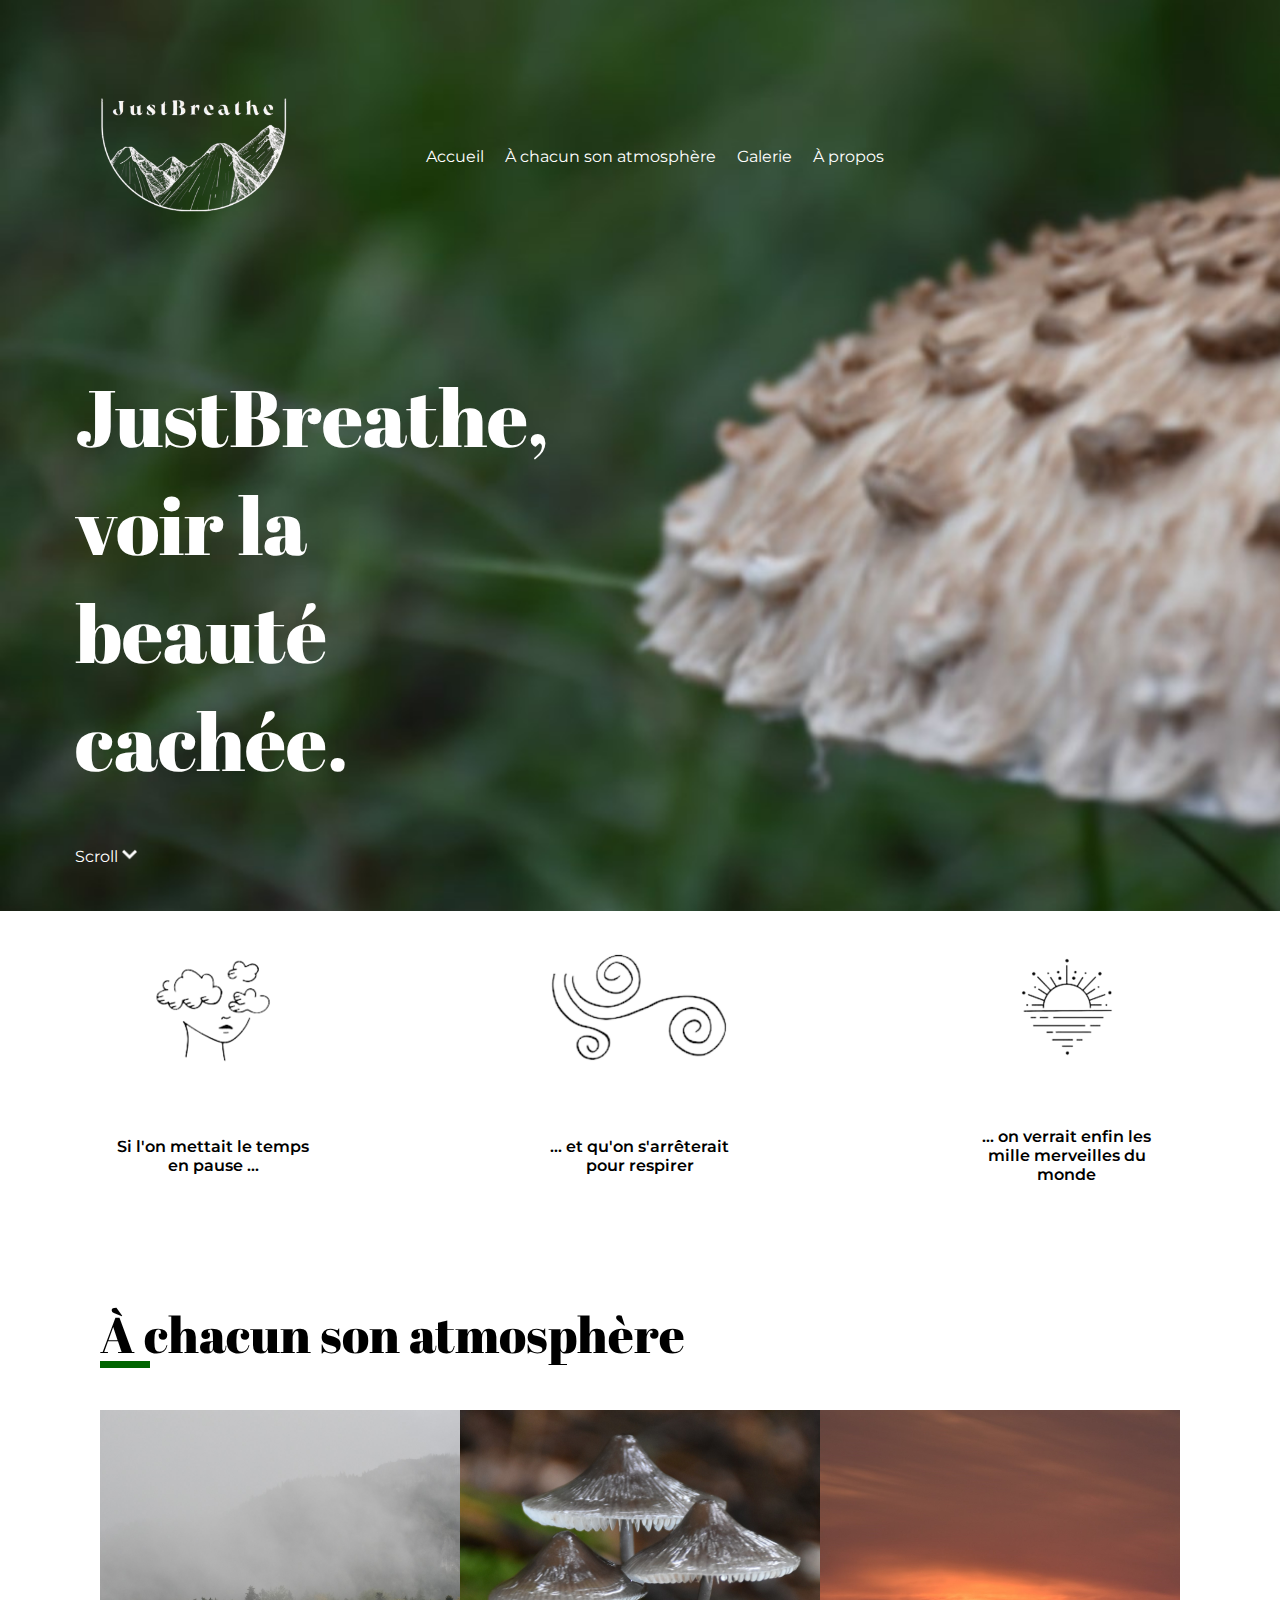
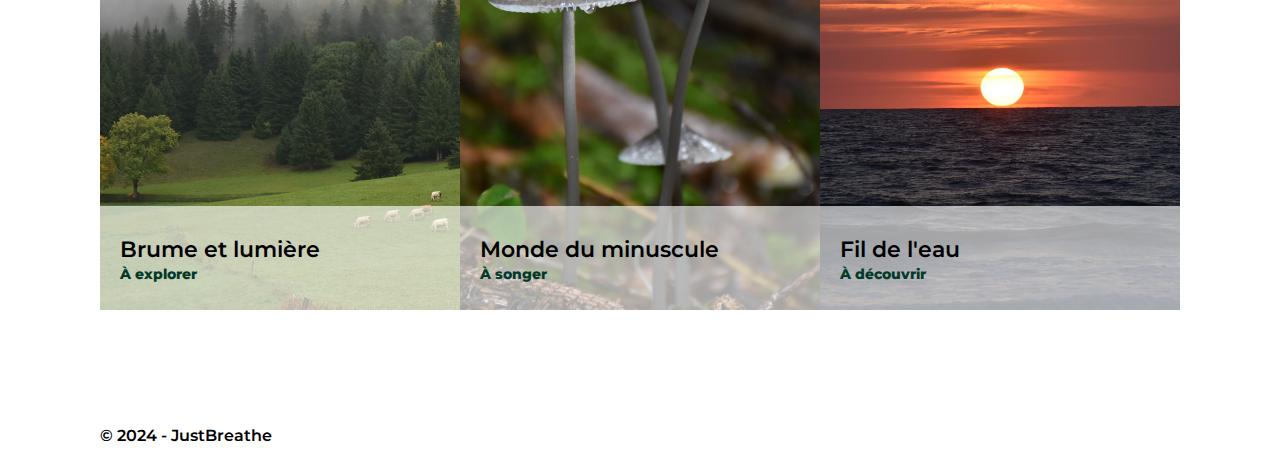
==== index.html @ 70e43e7a "Add files via upload" ====
<!DOCTYPE html>
<html lang="fr">
<head>
    <meta charset="UTF-8">
    <meta name="viewport" content="width=device-width, initial-scale=1.0">
    <title>JustBreathe - Se déconnecter le temps d'un instant</title>
    <link rel="shortcut icon" href="../Assets/Images/Logo.png">
    <link rel="stylesheet" href="./Pages/home-page.css">
</head>

<body>
    <section class="top-page">
        <header class="header1">
            <img src="../Assets/Images/Logo.png" alt="Logo du site">
            <nav class="nav">
                <li><a href="index.html">Accueil</a></li>
                <li><a href="./Pages/atmosphere.html">À chacun son atmosphère</a></li>
                <li><a href="./Pages/gallery.html">Galerie</a></li>
                <li><a href="./Pages/about.html">À propos</a></li>
            </nav>
        </header>
        <div class="landing-page">
            <h1 class="big-title1">JustBreathe, voir la beauté cachée.</h1>
            <a class="scroll-down" href="#services1">Scroll <img src="../Assets/Images/arrow-204-xxl.png" alt="flêche vers le bas"></a>
        </div>
    </section>
   

    <section class="services" id="services1">
        <div class="service-item">
            <img src="./../Assets/Images/icon1.png" alt="icon de femme avec nuage devant les yeux">
            <img src="./../Assets/Images/icon2.png" alt="icon de souffle">
            <img src="./../Assets/Images/icon3.png" alt="icon de lever de soleil sur l'océan">
        </div>
        <div class="service-item">
            <p class="service-details">Si l'on mettait le temps en pause ...</p>
            <p class="service-details">... et qu'on s'arrêterait pour respirer</p>
            <p class="service-details">... on verrait enfin les mille merveilles du monde</p>
        </div>
    </section>

    <section class="items">
        <h2 class="section-title">
            À chacun son atmosphère
        </h2>
        <div class="atmosphere">
            <a class="image-box box1">
                <div class="box-details">
                    <p class="biome">Brume et lumière </p>
                    <p class="details">À explorer</p>
                </div>
            </a>
            <a class="image-box box2">
                <div class="box-details">
                    <p class="biome">Monde du minuscule</p>
                    <p class="details">À songer</p>
                </div>
            </a>
            <a class="image-box box3">
                <div class="box-details">
                    <p class="biome">Fil de l'eau</p>
                    <p class="details">À découvrir</p>
                </div>
            </a>
        </div>
    </section>

    <footer>
        <p class="copyright">&copy; 2024 - JustBreathe</p>
        <!-- <a href="" class="cgu">Conditions générales d'utilisation</a> -->
    </footer>

</body>
</html>
---- Pages/home-page.css ----
@font-face {
    font-family: 'font_general';
    src: url('../Assets/Font/Font_general.ttf');
}

@font-face {
    font-family: 'font_titre';
    src: url('../Assets/Font/Font_title.ttf');
}


* {
    font-family: "font_general";
}


body{
    margin: 0 auto;
}

/* tête de page */

header.header1 {
    display: flex;
    align-items: center;
}

header.header1 img{
    width: 350px;
}


section.top-page{
    background: url("../Assets/Images/Background1.JPG");
    background-size: cover;
    min-height: 80vh;
    padding: 25px;
}

/* page de bienvenue (landing page) */

.landing-page {
    padding: 20px 50px;
    position: relative;
}

.landing-page img {
    width: 15px;
}

.big-title1 {
    color: white;
    font-size: 80px;
    font-family: 'font_titre', cursive;
    font-weight: 100;
    width: 40%;
}

.scroll-down {
    color: white;
    text-decoration: none;
    bottom: 0;
    margin-top: 50px;
}

/* menu de navigation du haut */

nav.nav {
    display: flex;
    justify-content: space-evenly;
    list-style: none;
    width: 500px;
    margin-left: 30px;
}

nav.nav li {
    color: white;
}

nav.nav a:link,
nav.nav a:visited {
    color: white;
    text-decoration: none;
}

/* 3 "étapes" */

.services {
    display: flex;
    flex-direction: column;
    justify-content: center;
    align-items: center;
    margin: 0 auto;
    width: 100%;
}

.service-item {
    display: flex;
    align-items: center;
    width: 100%;
    justify-content: space-around;
    color: black;
}

.service-item img {
    width: 200px;
}

.service-details {
    font-weight: 600;
    width: 200px;
    text-align: center;
}


/* Les 3 grands milieux */

.section-title {
    font-size: 50px;
    font-family: "font_titre", cursive;
    font-weight: 100;
    position: relative;
    color: black;
}

.section-title::before {
    content: "";
    position: absolute;
    background-color: #006400;
    width: 50px;
    height: 7px;
    bottom: 0;
}

.items {
    margin: 100px;
}

.atmosphere {
    min-height: 500px;
    display: flex;
    flex-wrap: wrap;
}

.image-box {
    position:relative ;
    background-size: cover;
    background-position: center;
    min-width: 350px;
    height: 500px;
    flex: 1;
}

.box1 {
    background-image: url(../Assets/Images/box1.JPG);
}

.box2 {
    background-image: url(../Assets/Images/box2.JPG);
}

.box3 {
    background-image: url(../Assets/Images/box3.JPG);
}

.box-details {
    position: absolute;
    width: 100%;
    bottom: 0;
    background-color: #ffffffa1;
    padding: 20px 20px;
}

.biome {
    font-size: 22px;
    font-weight: 600;
    line-height: 3px;
}

.details {
    color: #043A29   	;
    line-height: 3px;
    font-size: 14px;
    font-weight: 800;

}

/* Pied de page */

footer {
    display: flex;
    justify-content: space-between;
    align-items: center;
    margin: 2px 100px;
    font-weight: 600;
}

footer a.cgu {
    text-decoration: none;
    color: black;
}
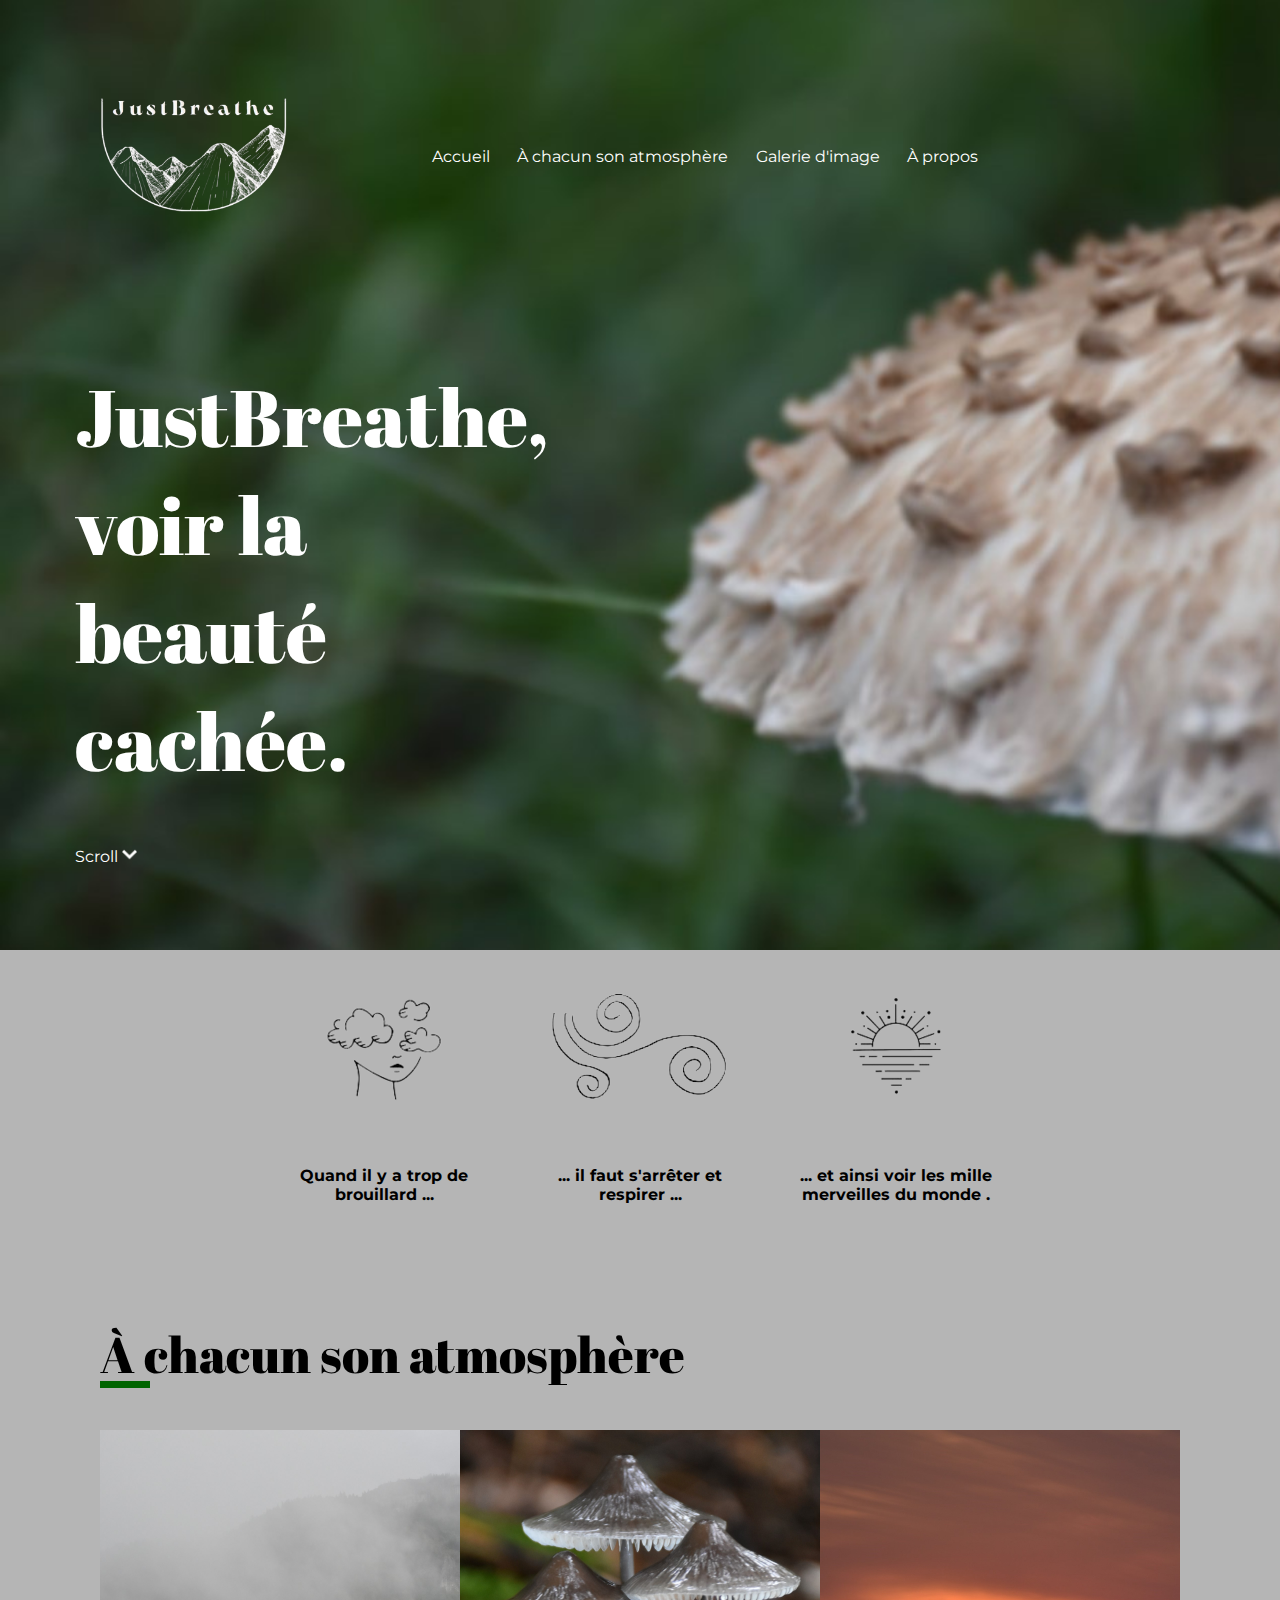
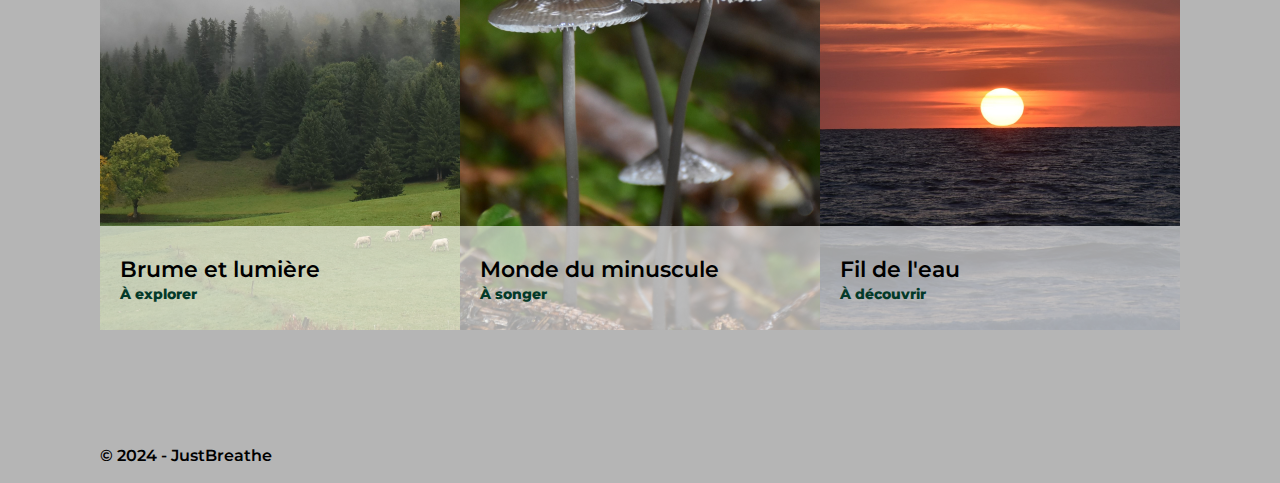
==== commit 67b4acaf: "Add files via upload" ====
--- a/index.html
+++ b/index.html
@@ -15,7 +15,7 @@
             <nav class="nav">
                 <li><a href="index.html">Accueil</a></li>
                 <li><a href="./Pages/atmosphere.html">À chacun son atmosphère</a></li>
-                <li><a href="./Pages/gallery.html">Galerie</a></li>
+                <li><a href="./Pages/gallery.html">Galerie d'image</a></li>
                 <li><a href="./Pages/about.html">À propos</a></li>
             </nav>
         </header>
@@ -33,18 +33,18 @@
             <img src="./../Assets/Images/icon3.png" alt="icon de lever de soleil sur l'océan">
         </div>
         <div class="service-item">
-            <p class="service-details">Si l'on mettait le temps en pause ...</p>
-            <p class="service-details">... et qu'on s'arrêterait pour respirer</p>
-            <p class="service-details">... on verrait enfin les mille merveilles du monde</p>
+            <p class="service-details">Quand il y a trop de brouillard ...</p>
+            <p class="service-details">... il faut s'arrêter et respirer ...</p>
+            <p class="service-details">... et ainsi voir les mille merveilles du monde .</p>
         </div>
     </section>
 
-    <section class="items">
+    <section class="types">
         <h2 class="section-title">
             À chacun son atmosphère
         </h2>
         <div class="atmosphere">
-            <a class="image-box box1">
+            <a href="./Pages/atmosphere.html#brume-et-lumiere" class="image-box box1">
                 <div class="box-details">
                     <p class="biome">Brume et lumière </p>
                     <p class="details">À explorer</p>
--- a/Pages/home-page.css
+++ b/Pages/home-page.css
@@ -17,6 +17,7 @@
 
 body{
     margin: 0 auto;
+    background-color: rgba(128, 128, 128, 0.582);
 }
 
 /* tête de page */
@@ -29,12 +30,11 @@
 header.header1 img{
     width: 350px;
 }
-
 
 section.top-page{
     background: url("../Assets/Images/Background1.JPG");
     background-size: cover;
-    min-height: 80vh;
+    min-height: 100vh;
     padding: 25px;
 }
 
@@ -70,12 +70,18 @@
     display: flex;
     justify-content: space-evenly;
     list-style: none;
-    width: 500px;
+    width: 600px;
     margin-left: 30px;
+    font-size: 16px;
 }
 
 nav.nav li {
     color: white;
+    transition: transform 0.3s ease-in-out;
+}
+
+nav.nav li:hover {
+    transform: scale(1.1); /* Change le niveau de zoom au survol selon tes préférences */
 }
 
 nav.nav a:link,
@@ -98,7 +104,7 @@
 .service-item {
     display: flex;
     align-items: center;
-    width: 100%;
+    width: 60%;
     justify-content: space-around;
     color: black;
 }
@@ -108,7 +114,7 @@
 }
 
 .service-details {
-    font-weight: 600;
+    font-weight: 700;
     width: 200px;
     text-align: center;
 }
@@ -133,7 +139,7 @@
     bottom: 0;
 }
 
-.items {
+.types {
     margin: 100px;
 }
 
@@ -144,12 +150,28 @@
 }
 
 .image-box {
-    position:relative ;
+    position: relative;
     background-size: cover;
     background-position: center;
     min-width: 350px;
     height: 500px;
     flex: 1;
+    transition: transform 0.3s ease-in-out;
+    z-index: 1; /* Ajoute cette ligne pour gérer la superposition */
+}
+
+.image-box:hover {
+    transform: scale(1.05);
+    z-index: 2; /* Ajuste le z-index au survol pour permettre à l'image de passer par-dessus les autres */
+}
+
+.image-box a, .image-box a:visited, .image-box a:hover, .image-box a:active {
+    color: inherit; 
+    text-decoration: none; 
+}
+
+.biome, .details {
+    color: #000; /* Mettez ici la couleur désirée. */
 }
 
 .box1 {
@@ -169,13 +191,14 @@
     width: 100%;
     bottom: 0;
     background-color: #ffffffa1;
-    padding: 20px 20px;
+    padding: 20px 0px;
 }
 
 .biome {
     font-size: 22px;
     font-weight: 600;
     line-height: 3px;
+    margin-left: 20px;
 }
 
 .details {
@@ -183,6 +206,7 @@
     line-height: 3px;
     font-size: 14px;
     font-weight: 800;
+    margin-left: 20px;
 
 }
 
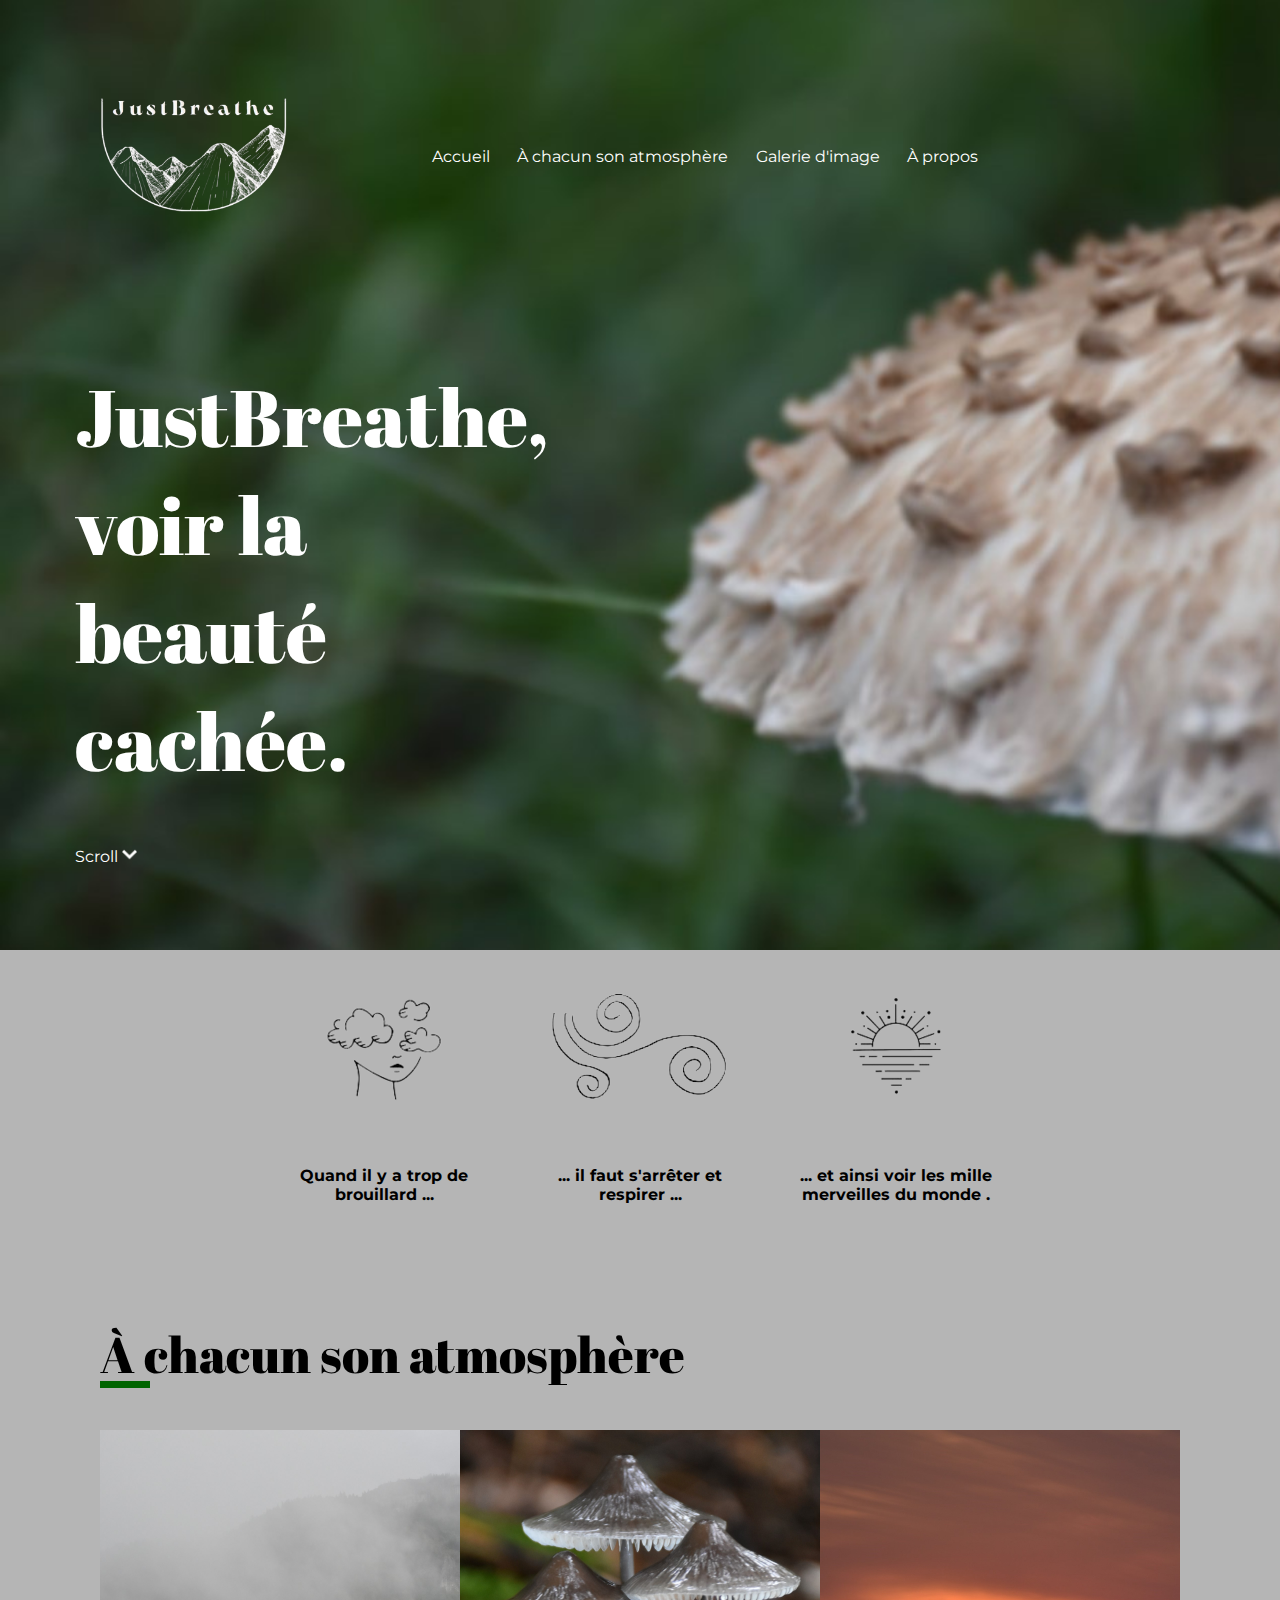
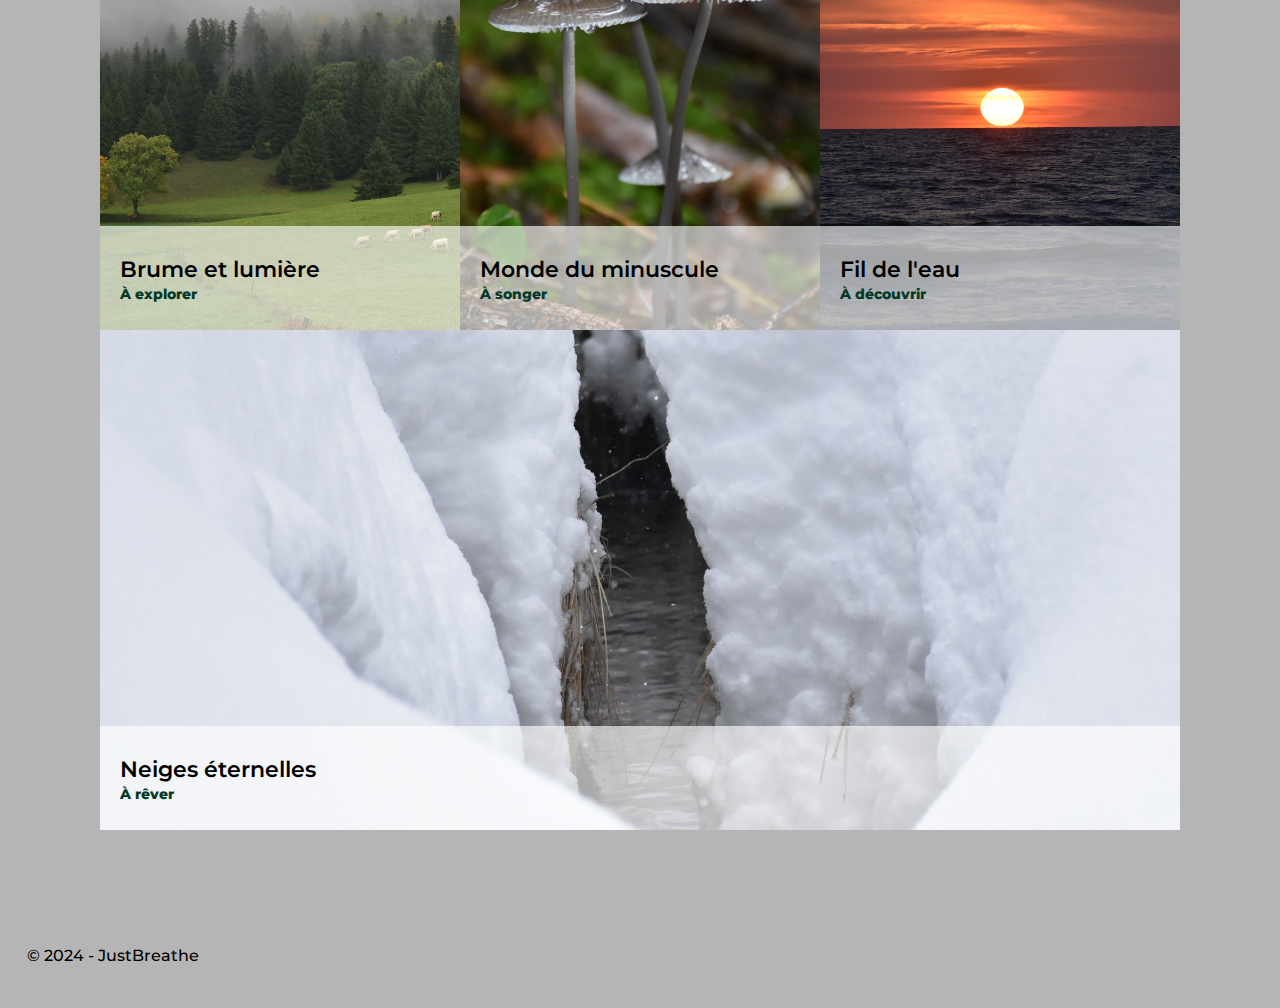
==== commit 0a9112fa: "Changement Page Atmosphères" ====
--- a/index.html
+++ b/index.html
@@ -14,7 +14,7 @@
             <img src="../Assets/Images/Logo.png" alt="Logo du site">
             <nav class="nav">
                 <li><a href="index.html">Accueil</a></li>
-                <li><a href="./Pages/atmosphere.html">À chacun son atmosphère</a></li>
+                <li><a href="./Pages/atmospheres.html">À chacun son atmosphère</a></li>
                 <li><a href="./Pages/gallery.html">Galerie d'image</a></li>
                 <li><a href="./Pages/about.html">À propos</a></li>
             </nav>
@@ -44,22 +44,28 @@
             À chacun son atmosphère
         </h2>
         <div class="atmosphere">
-            <a href="./Pages/atmosphere.html#brume-et-lumiere" class="image-box box1">
+            <a href="./Pages/atmospheres.html#brume_et_lumiere" class="image-box box1">
                 <div class="box-details">
                     <p class="biome">Brume et lumière </p>
                     <p class="details">À explorer</p>
                 </div>
             </a>
-            <a class="image-box box2">
+            <a href="./Pages/atmospheres.html#monde_du_minuscule" class="image-box box2">
                 <div class="box-details">
                     <p class="biome">Monde du minuscule</p>
                     <p class="details">À songer</p>
                 </div>
             </a>
-            <a class="image-box box3">
+            <a href="./Pages/atmospheres.html#fil_de_l_eau" class="image-box box3">
                 <div class="box-details">
                     <p class="biome">Fil de l'eau</p>
                     <p class="details">À découvrir</p>
+                </div>
+            </a>
+            <a href="./Pages/atmospheres.html#neiges_eternelles" class="image-box box4">
+                <div class="box-details">
+                    <p class="biome">Neiges éternelles</p>
+                    <p class="details">À rêver</p>
                 </div>
             </a>
         </div>
@@ -67,7 +73,6 @@
 
     <footer>
         <p class="copyright">&copy; 2024 - JustBreathe</p>
-        <!-- <a href="" class="cgu">Conditions générales d'utilisation</a> -->
     </footer>
 
 </body>
--- a/Pages/home-page.css
+++ b/Pages/home-page.css
@@ -81,7 +81,7 @@
 }
 
 nav.nav li:hover {
-    transform: scale(1.1); /* Change le niveau de zoom au survol selon tes préférences */
+    transform: scale(1.1); 
 }
 
 nav.nav a:link,
@@ -157,12 +157,12 @@
     height: 500px;
     flex: 1;
     transition: transform 0.3s ease-in-out;
-    z-index: 1; /* Ajoute cette ligne pour gérer la superposition */
+    z-index: 1;
 }
 
 .image-box:hover {
     transform: scale(1.05);
-    z-index: 2; /* Ajuste le z-index au survol pour permettre à l'image de passer par-dessus les autres */
+    z-index: 2; 
 }
 
 .image-box a, .image-box a:visited, .image-box a:hover, .image-box a:active {
@@ -171,19 +171,23 @@
 }
 
 .biome, .details {
-    color: #000; /* Mettez ici la couleur désirée. */
+    color: #000;
 }
 
 .box1 {
-    background-image: url(../Assets/Images/box1.JPG);
+    background-image: url(../Assets/Images/brume_et_lumière/box1.JPG);
 }
 
 .box2 {
-    background-image: url(../Assets/Images/box2.JPG);
+    background-image: url(../Assets/Images/monde_du_minuscule/box2.JPG);
 }
 
 .box3 {
-    background-image: url(../Assets/Images/box3.JPG);
+    background-image: url(../Assets/Images/fil_de_l_eau/box3.JPG);
+}
+
+.box4 {
+    background-image: url(../Assets/Images/neiges_éternelles/box4.JPG);
 }
 
 .box-details {
@@ -216,11 +220,6 @@
     display: flex;
     justify-content: space-between;
     align-items: center;
-    margin: 2px 100px;
-    font-weight: 600;
-}
-
-footer a.cgu {
-    text-decoration: none;
-    color: black;
-}+    margin: 3vh;
+    font-weight: 500;
+}
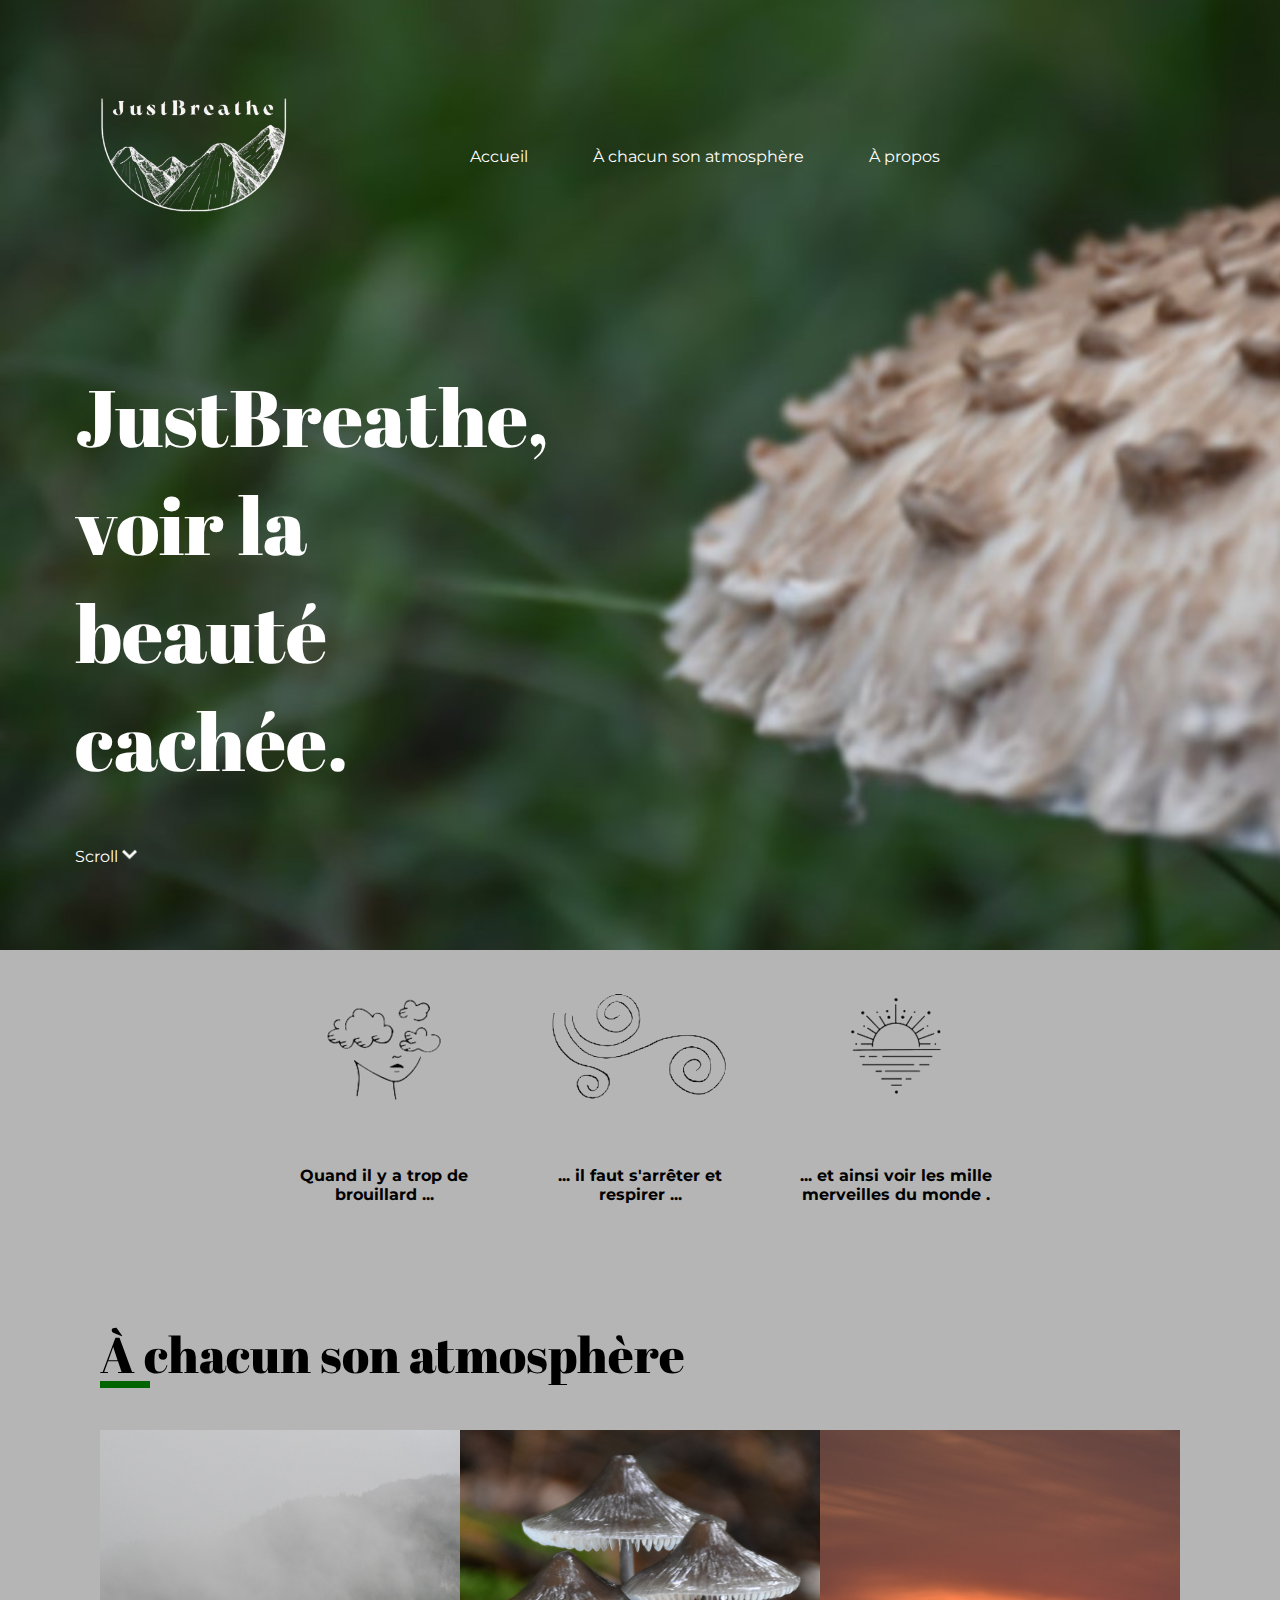
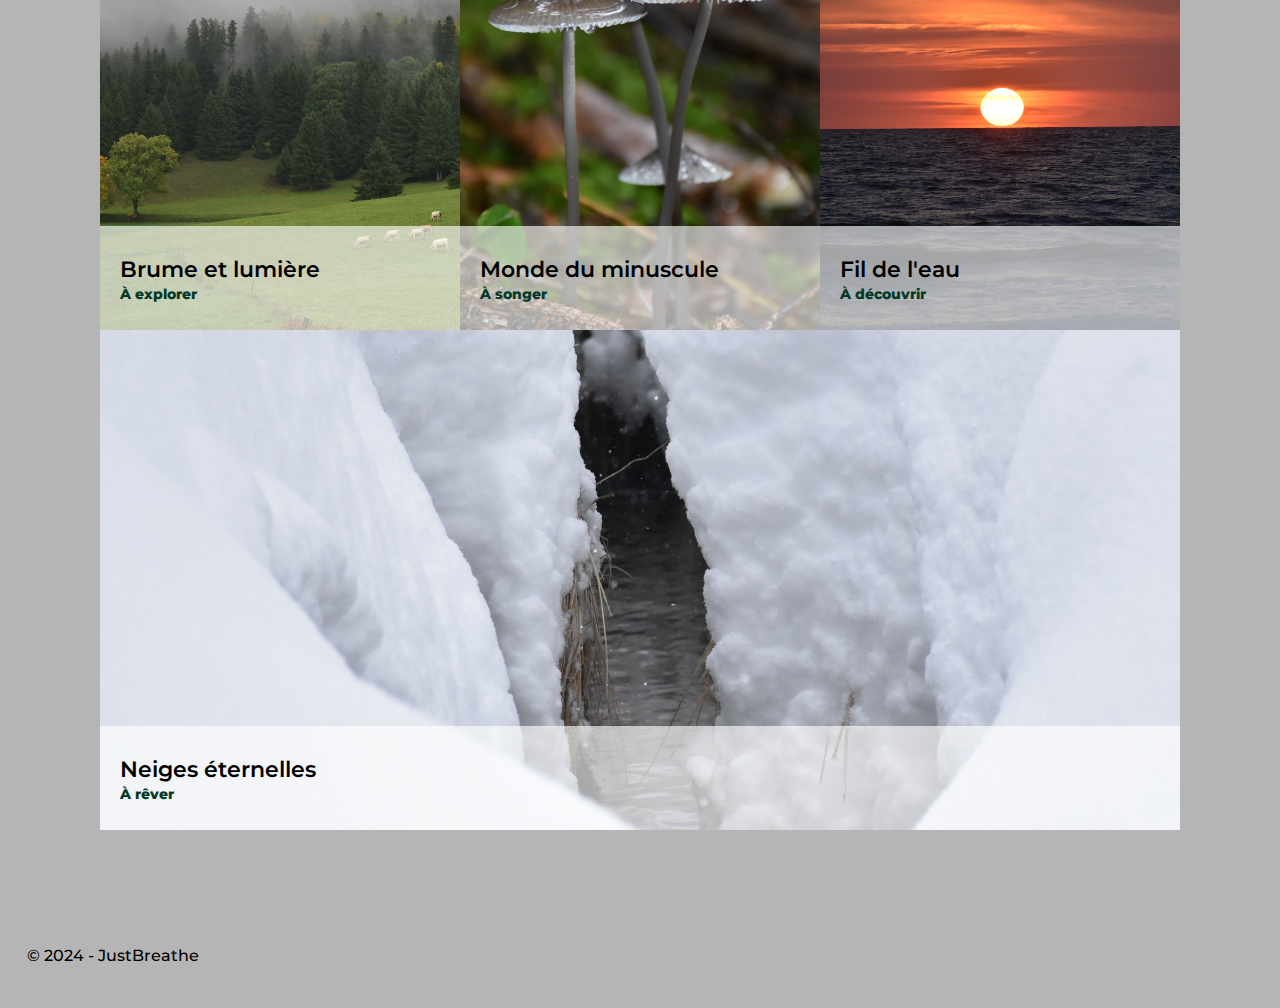
==== commit 24bca4b2: ""Gallery" retiré et bouton scroll opérationnel" ====
--- a/index.html
+++ b/index.html
@@ -15,7 +15,6 @@
             <nav class="nav">
                 <li><a href="index.html">Accueil</a></li>
                 <li><a href="./Pages/atmospheres.html">À chacun son atmosphère</a></li>
-                <li><a href="./Pages/gallery.html">Galerie d'image</a></li>
                 <li><a href="./Pages/about.html">À propos</a></li>
             </nav>
         </header>
--- a/Pages/home-page.css
+++ b/Pages/home-page.css
@@ -14,6 +14,9 @@
     font-family: "font_general";
 }
 
+html {
+    scroll-behavior: smooth;
+}
 
 body{
     margin: 0 auto;
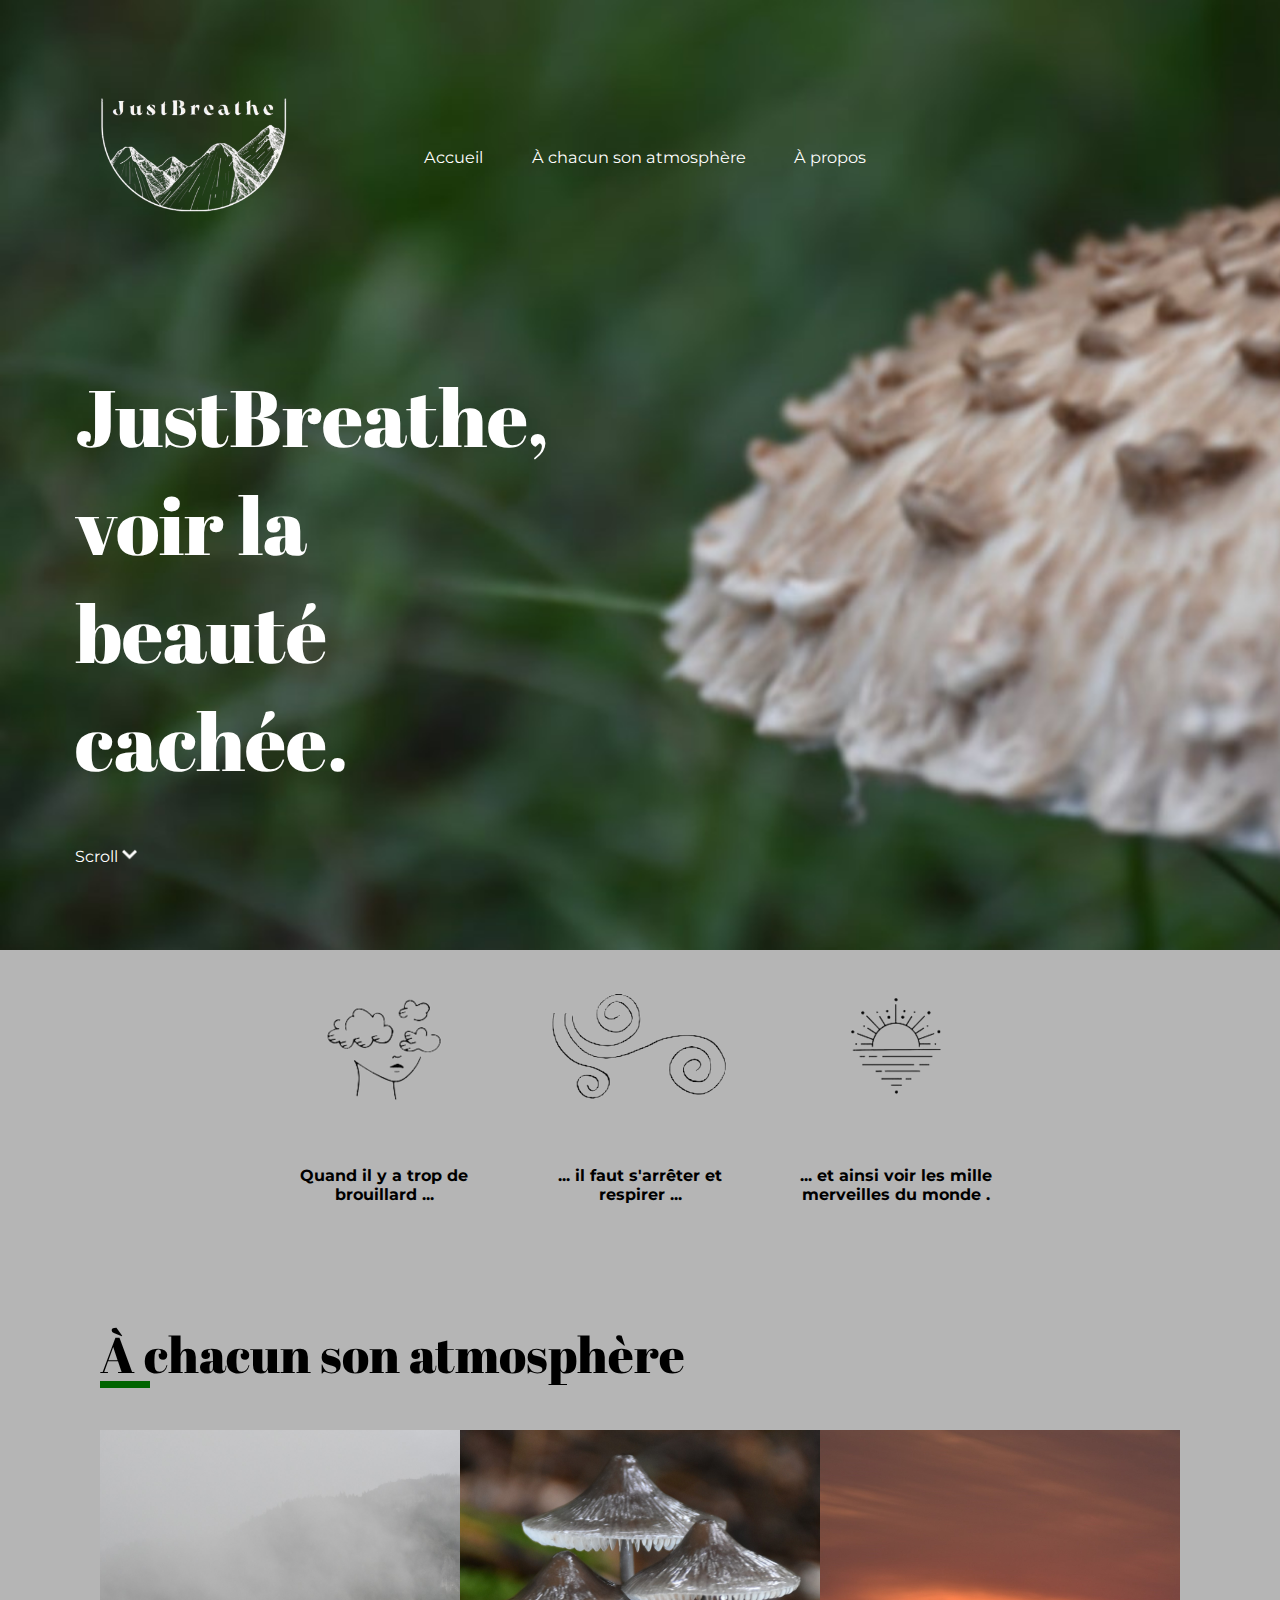
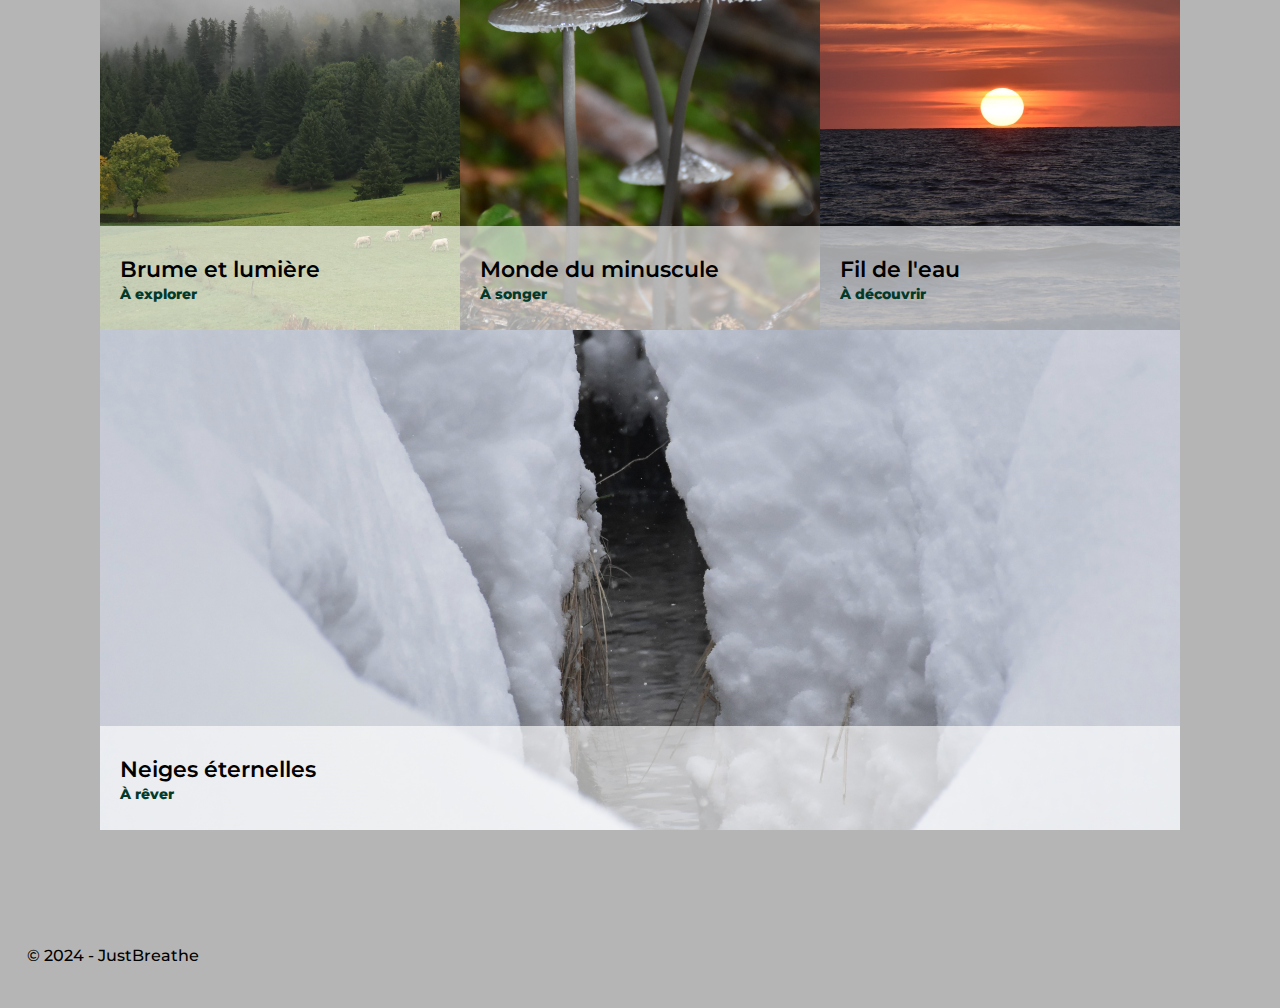
==== commit 6fa99c38: "Titres et intros finis et photos ajoutées" ====
--- a/index.html
+++ b/index.html
@@ -23,7 +23,6 @@
             <a class="scroll-down" href="#services1">Scroll <img src="../Assets/Images/arrow-204-xxl.png" alt="flêche vers le bas"></a>
         </div>
     </section>
-   
 
     <section class="services" id="services1">
         <div class="service-item">
--- a/Pages/home-page.css
+++ b/Pages/home-page.css
@@ -73,9 +73,8 @@
     display: flex;
     justify-content: space-evenly;
     list-style: none;
-    width: 600px;
-    margin-left: 30px;
-    font-size: 16px;
+    width: 60vh;
+    font-size: 1.8vh;
 }
 
 nav.nav li {
